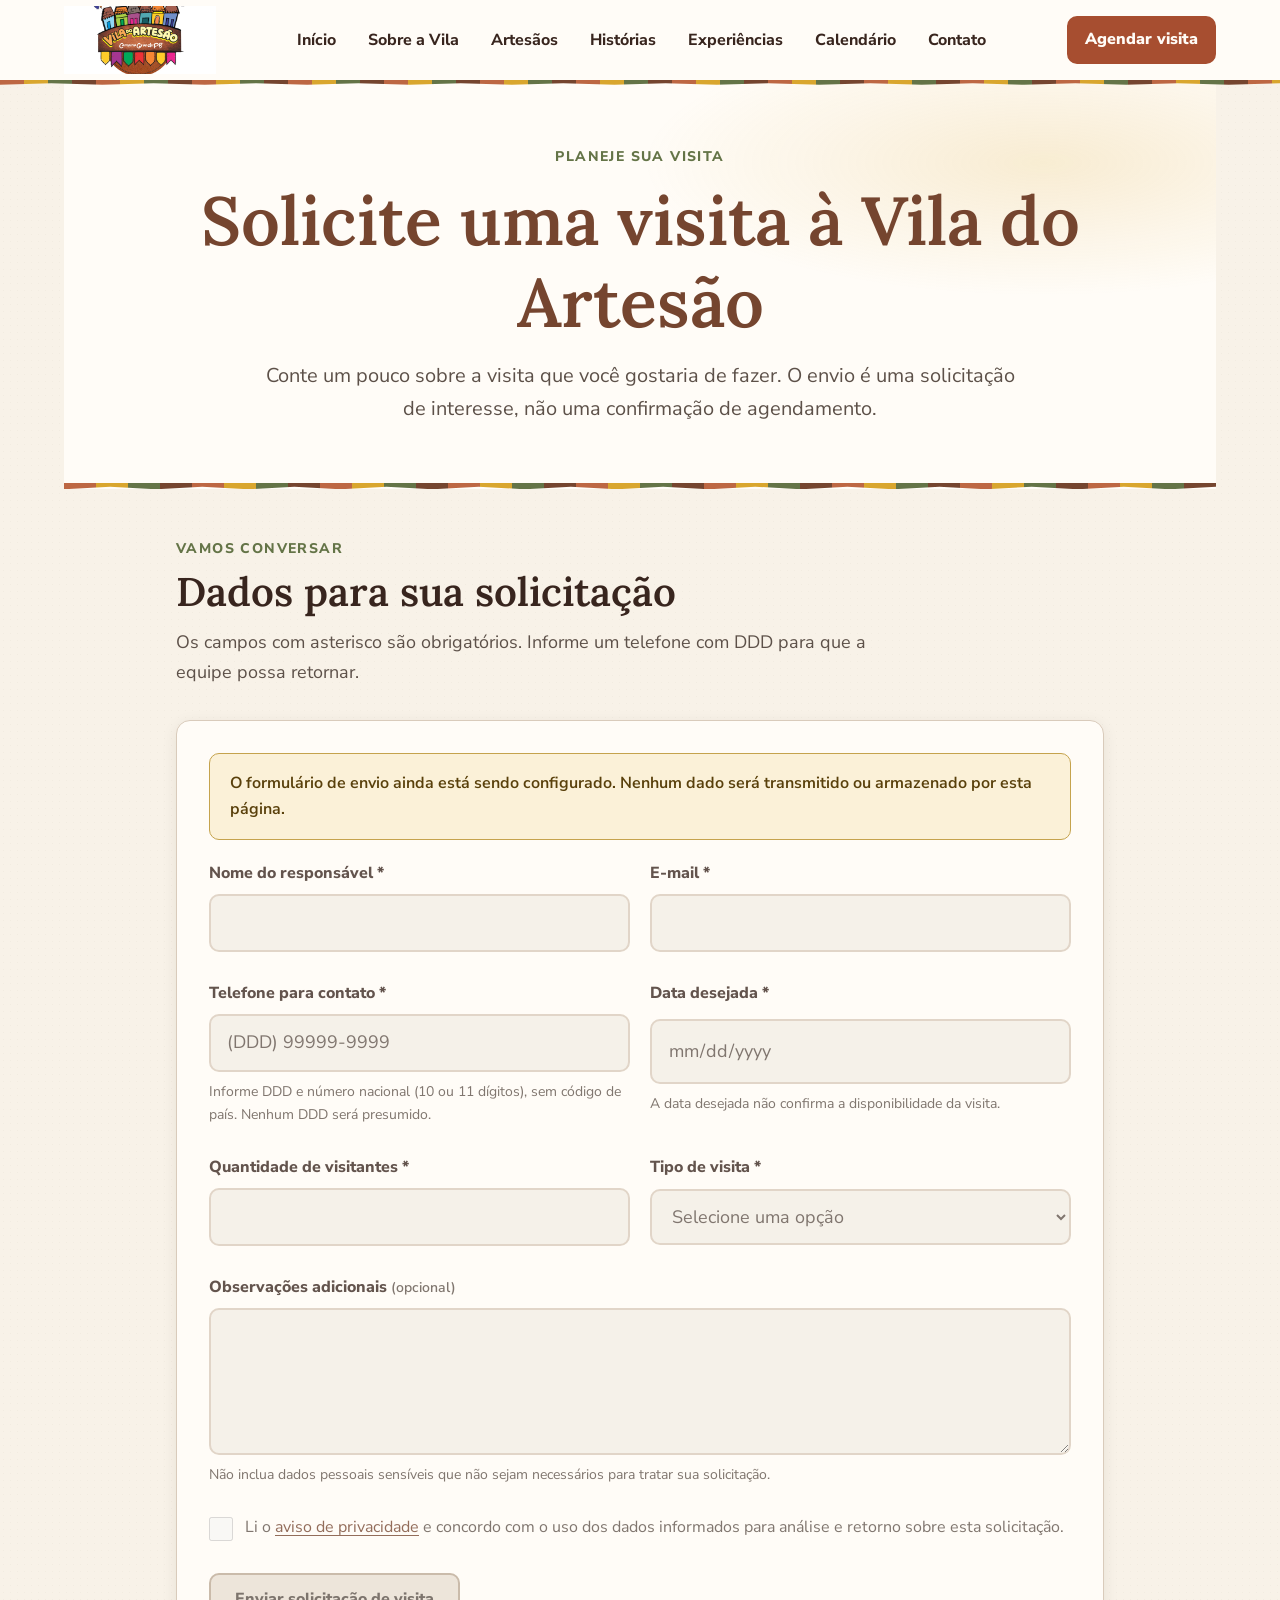
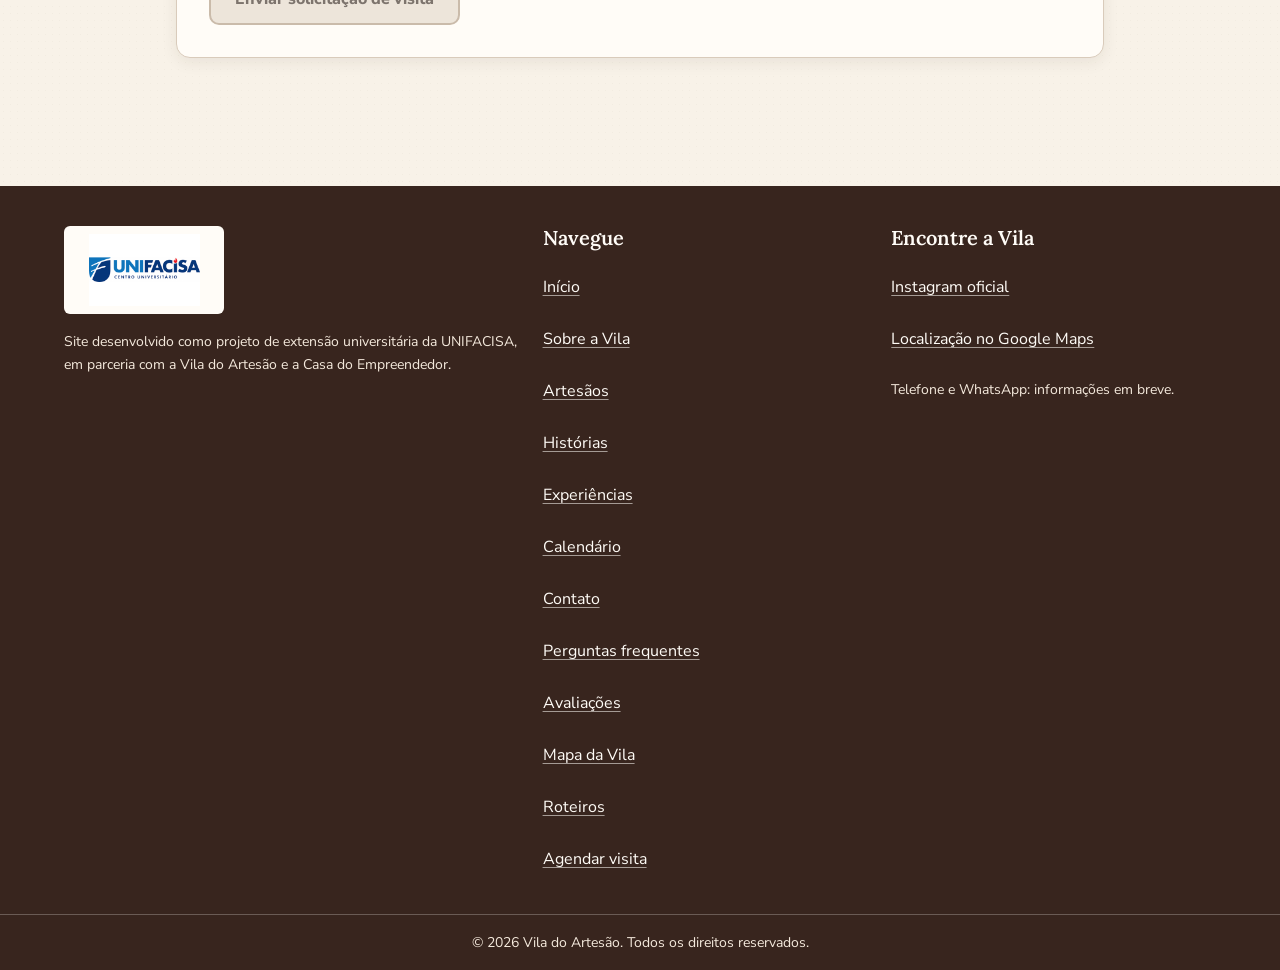
==== vila_site/pages/agendamento.html @ 405b7b13 "Versão 01 do site" ====
<!doctype html>
<html lang="pt-BR">
  <head>
    <meta charset="utf-8">
    <meta name="viewport" content="width=device-width, initial-scale=1">
    <meta name="description" content="Envie uma solicitação de interesse para visitar a Vila do Artesão de Campina Grande.">
    <meta name="theme-color" content="#f8f2e8">
    <meta property="og:locale" content="pt_BR">
    <meta property="og:site_name" content="Vila do Artesão">
    <meta property="og:type" content="website">
    <meta property="og:title" content="Solicite uma visita | Vila do Artesão">
    <meta property="og:description" content="Envie uma solicitação de interesse para visitar a Vila do Artesão de Campina Grande.">
    <meta name="twitter:card" content="summary">
    <link rel="icon" type="image/svg+xml" href="../favicon.svg">
    <title>Solicite uma visita | Vila do Artesão</title>
    <link rel="preconnect" href="https://fonts.googleapis.com">
    <link rel="preconnect" href="https://fonts.gstatic.com" crossorigin>
    <link href="https://fonts.googleapis.com/css2?family=Lora:wght@500;600;700&family=Nunito+Sans:wght@400;600;700;800&display=swap" rel="stylesheet">
    <link rel="stylesheet" href="../css/reset.css">
    <link rel="stylesheet" href="../css/variables.css">
    <link rel="stylesheet" href="../css/global.css">
    <link rel="stylesheet" href="../css/components.css">
    <link rel="stylesheet" href="../css/responsive.css">
    <link rel="stylesheet" href="../css/pages/booking.css">
    <link rel="stylesheet" href="../css/accessibility.css">
    <script type="module" src="../js/main.js"></script>
  </head>
  <body>
    <a class="skip-link" href="#conteudo">Pular para o conteúdo</a>
    <div id="site-header"></div>
    <main id="conteudo" class="page-content booking-page">
      <header class="booking-hero">
        <p class="eyebrow">Planeje sua visita</p>
        <h1>Solicite uma visita à Vila do Artesão</h1>
        <p>Conte um pouco sobre a visita que você gostaria de fazer. O envio é uma solicitação de interesse, não uma confirmação de agendamento.</p>
      </header>

      <section class="booking-section" aria-labelledby="booking-form-title">
        <div class="section-heading">
          <p class="section-heading__eyebrow">Vamos conversar</p>
          <h2 class="section-heading__title" id="booking-form-title">Dados para sua solicitação</h2>
          <p class="section-heading__description">Os campos com asterisco são obrigatórios. Informe um telefone com DDD para que a equipe possa retornar.</p>
        </div>

        <div class="booking-form-card">
          <p class="booking-setup-notice alert alert--warning" id="booking-setup-notice" role="status" aria-live="polite">
            O formulário de envio ainda está sendo configurado. Nenhum dado será transmitido ou armazenado por esta página.
          </p>
          <p class="booking-status" id="booking-status" role="status" aria-live="polite"></p>
          <form id="booking-form" class="booking-form" novalidate>
            <fieldset id="booking-fields" class="booking-fields" disabled aria-describedby="booking-setup-notice">
              <div class="booking-form__grid">
                <div class="form-field">
                  <label class="form-field__label" for="booking-name">Nome do responsável <span aria-hidden="true">*</span></label>
                  <input class="form-field__control" id="booking-name" name="nome" type="text" autocomplete="name" maxlength="120" required aria-describedby="booking-name-error">
                  <span class="form-field__error" id="booking-name-error"></span>
                </div>

                <div class="form-field">
                  <label class="form-field__label" for="booking-email">E-mail <span aria-hidden="true">*</span></label>
                  <input class="form-field__control" id="booking-email" name="email" type="email" autocomplete="email" inputmode="email" maxlength="254" required aria-describedby="booking-email-error">
                  <span class="form-field__error" id="booking-email-error"></span>
                </div>

                <div class="form-field">
                  <label class="form-field__label" for="booking-phone">Telefone para contato <span aria-hidden="true">*</span></label>
                  <input class="form-field__control" id="booking-phone" name="telefone" type="tel" autocomplete="tel-national" inputmode="tel" placeholder="(DDD) 99999-9999" maxlength="20" required aria-describedby="booking-phone-hint booking-phone-error">
                  <span class="form-field__hint" id="booking-phone-hint">Informe DDD e número nacional (10 ou 11 dígitos), sem código de país. Nenhum DDD será presumido.</span>
                  <span class="form-field__error" id="booking-phone-error"></span>
                </div>

                <div class="form-field">
                  <label class="form-field__label" for="booking-date">Data desejada <span aria-hidden="true">*</span></label>
                  <input class="form-field__control" id="booking-date" name="data_desejada" type="date" required aria-describedby="booking-date-hint booking-date-error">
                  <span class="form-field__hint" id="booking-date-hint">A data desejada não confirma a disponibilidade da visita.</span>
                  <span class="form-field__error" id="booking-date-error"></span>
                </div>

                <div class="form-field">
                  <label class="form-field__label" for="booking-count">Quantidade de visitantes <span aria-hidden="true">*</span></label>
                  <input class="form-field__control" id="booking-count" name="quantidade_visitantes" type="number" min="1" step="1" inputmode="numeric" required aria-describedby="booking-count-error">
                  <span class="form-field__error" id="booking-count-error"></span>
                </div>

                <div class="form-field">
                  <label class="form-field__label" for="booking-type">Tipo de visita <span aria-hidden="true">*</span></label>
                  <select class="form-field__control" id="booking-type" name="tipo_visita" required aria-describedby="booking-type-error">
                    <option value="">Selecione uma opção</option>
                    <option value="individual">Visita individual</option>
                    <option value="familia">Visita em família</option>
                    <option value="grupo">Visita em grupo</option>
                    <option value="escolar">Visita escolar</option>
                    <option value="institucional">Visita institucional</option>
                  </select>
                  <span class="form-field__error" id="booking-type-error"></span>
                </div>

                <div class="form-field booking-form__observations">
                  <label class="form-field__label" for="booking-notes">Observações adicionais <span class="booking-form__optional">(opcional)</span></label>
                  <textarea class="form-field__control" id="booking-notes" name="observacoes" rows="4" maxlength="1000" aria-describedby="booking-notes-hint"></textarea>
                  <span class="form-field__hint" id="booking-notes-hint">Não inclua dados pessoais sensíveis que não sejam necessários para tratar sua solicitação.</span>
                </div>
              </div>

              <label class="booking-consent" for="booking-consent">
                <input id="booking-consent" name="consentimento_privacidade" type="checkbox" required aria-describedby="booking-consent-error">
                <span>Li o <a href="privacidade.html" target="_blank" rel="noopener noreferrer">aviso de privacidade</a> e concordo com o uso dos dados informados para análise e retorno sobre esta solicitação.</span>
              </label>
              <span class="form-field__error booking-consent__error" id="booking-consent-error"></span>

              <button class="button button--primary booking-submit" id="booking-submit" type="submit" disabled>Enviar solicitação de visita</button>
            </fieldset>
          </form>
        </div>
      </section>
    </main>
    <div id="site-footer"></div>
  </body>
</html>
---- vila_site/css/variables.css ----
:root {
  color-scheme: light;

  --color-cotton: #f8f2e8;
  --color-warm-white: #fffcf7;
  --color-leather: #75452f;
  --color-coffee: #38251e;
  --color-terracotta: #bd6743;
  --color-terracotta-action: #a74e30;
  --color-mustard: #d9a62e;
  --color-olive: #647447;
  --color-text: #30251f;
  --color-text-muted: #5d5149;
  --color-border: #d9cbbb;
  --color-border-strong: #bca995;
  --color-success-bg: #edf1e8;
  --color-success-text: #3f512d;
  --color-warning-bg: #fbf1d8;
  --color-warning-text: #59400b;
  --color-error-bg: #f8e9e3;
  --color-error-text: #762f1d;
  --color-info-bg: #f1e9df;
  --color-info-text: #513e32;

  --font-display: "Lora", Georgia, serif;
  --font-body: "Nunito Sans", "Segoe UI", sans-serif;

  --font-size-xs: 0.875rem;
  --font-size-sm: 1rem;
  --font-size-md: 1.125rem;
  --font-size-lg: 1.25rem;
  --font-size-xl: 1.5rem;
  --font-size-2xl: clamp(1.75rem, 4vw, 2.5rem);
  --font-size-3xl: clamp(2.25rem, 6vw, 3.75rem);
  --line-height-body: 1.65;
  --line-height-heading: 1.2;

  --space-1: 0.25rem;
  --space-2: 0.5rem;
  --space-3: 0.75rem;
  --space-4: 1rem;
  --space-5: 1.25rem;
  --space-6: 1.5rem;
  --space-8: 2rem;
  --space-10: 2.5rem;
  --space-12: 3rem;
  --space-16: 4rem;
  --space-page: var(--space-5);
  --content-width: 72rem;

  --radius-sm: 0.375rem;
  --radius-md: 0.625rem;
  --radius-lg: 0.875rem;
  --radius-pill: 999px;

  --border-width: 1px;
  --border-width-strong: 2px;
  --shadow-card: 0 0.25rem 1rem rgb(56 37 30 / 8%);
  --shadow-raised: 0 0.5rem 1.5rem rgb(56 37 30 / 12%);
  --shadow-focus: 0 0 0 4px rgb(217 166 46 / 35%);

  --transition-fast: 160ms ease;
  --transition-normal: 220ms ease;
}
---- vila_site/css/global.css ----
body {
  min-width: 18rem;
  background-color: var(--color-cotton);
  background-image: radial-gradient(rgb(117 69 47 / 4%) 0.6px, transparent 0.6px);
  background-size: 7px 7px;
  color: var(--color-text);
  font-family: var(--font-body);
  font-size: var(--font-size-md);
  font-weight: 400;
  line-height: var(--line-height-body);
  -webkit-font-smoothing: antialiased;
}

h1,
h2,
h3,
h4 {
  color: var(--color-coffee);
  font-family: var(--font-display);
  font-weight: 600;
  line-height: var(--line-height-heading);
}

h1 {
  font-size: var(--font-size-3xl);
}

h2 {
  font-size: var(--font-size-2xl);
}

h3 {
  font-size: var(--font-size-xl);
}

p + p {
  margin-top: var(--space-4);
}

a {
  color: var(--color-leather);
  text-decoration-thickness: 1px;
  text-underline-offset: 0.2em;
  transition: color var(--transition-fast);
}

a:hover {
  color: var(--color-coffee);
}

:focus-visible {
  outline: var(--border-width-strong) solid var(--color-coffee);
  outline-offset: 3px;
  box-shadow: var(--shadow-focus);
}

::selection {
  background: var(--color-mustard);
  color: var(--color-coffee);
}

.page-content {
  width: min(100% - 2 * var(--space-page), var(--content-width));
  min-height: 55vh;
  margin-inline: auto;
  padding-block: var(--space-12);
}

.intro {
  position: relative;
  max-width: 48rem;
  margin: var(--space-12) auto;
  padding: clamp(var(--space-6), 6vw, var(--space-12));
  border: var(--border-width) solid var(--color-border);
  border-radius: var(--radius-lg);
  background: var(--color-warm-white);
  box-shadow: var(--shadow-card);
  text-align: center;
}

.intro::before {
  position: absolute;
  inset: 0.55rem;
  border: 1px dashed rgb(117 69 47 / 22%);
  border-radius: calc(var(--radius-lg) - 0.25rem);
  content: "";
  pointer-events: none;
}

.intro > * {
  position: relative;
}

.intro h1 {
  margin-block: var(--space-2) var(--space-4);
  color: var(--color-leather);
  font-size: var(--font-size-3xl);
}

.intro > p:not(.eyebrow) {
  max-width: 38rem;
  margin-inline: auto;
  color: var(--color-text-muted);
  font-size: clamp(var(--font-size-md), 2vw, var(--font-size-lg));
}

.eyebrow {
  color: var(--color-olive);
  font-size: var(--font-size-xs);
  font-weight: 800;
  letter-spacing: 0.1em;
  text-transform: uppercase;
}

.skip-link {
  position: absolute;
  z-index: 10;
  top: var(--space-2);
  left: var(--space-2);
  padding: var(--space-3) var(--space-4);
  transform: translateY(-150%);
  border-radius: var(--radius-sm);
  background: var(--color-warm-white);
  color: var(--color-coffee);
}

.skip-link:focus {
  transform: translateY(0);
}
---- vila_site/css/components.css ----
.site-header {
  position: relative;
  border-bottom: var(--border-width) solid var(--color-border);
  background: var(--color-warm-white);
}

#site-header {
  position: sticky;
  z-index: 20;
  top: 0;
}

.site-header::after {
  position: absolute;
  right: 0;
  bottom: -0.3rem;
  left: 0;
  height: 0.3rem;
  background: repeating-linear-gradient(
    90deg,
    var(--color-terracotta) 0 1.5rem,
    var(--color-mustard) 1.5rem 3rem,
    var(--color-olive) 3rem 4.5rem,
    var(--color-leather) 4.5rem 6rem
  );
  clip-path: polygon(0 0, 100% 0, 100% 68%, 96% 100%, 92% 68%, 88% 100%, 84% 68%, 80% 100%, 76% 68%, 72% 100%, 68% 68%, 64% 100%, 60% 68%, 56% 100%, 52% 68%, 48% 100%, 44% 68%, 40% 100%, 36% 68%, 32% 100%, 28% 68%, 24% 100%, 20% 68%, 16% 100%, 12% 68%, 8% 100%, 4% 68%, 0 100%);
  content: "";
}

.header-inner,
.footer-inner {
  width: min(100% - 2 * var(--space-page), var(--content-width));
  margin-inline: auto;
}

.header-inner {
  display: flex;
  min-height: 5rem;
  align-items: center;
  justify-content: space-between;
  gap: var(--space-4);
}

.brand {
  display: inline-flex;
  flex: 0 0 auto;
  align-items: center;
  min-width: 0;
  text-decoration: none;
}

.brand-logo-frame {
  position: relative;
  display: block;
  width: 9.5rem;
  height: 4.25rem;
  overflow: hidden;
}

.brand-logo {
  position: absolute;
  top: 50%;
  left: 50%;
  width: 11.875rem;
  height: auto;
  max-width: none;
  transform: translate(-50%, -50%);
}

.primary-nav {
  display: flex;
  flex-wrap: wrap;
  align-items: center;
  gap: var(--space-2) var(--space-4);
}

.primary-nav a {
  display: inline-flex;
  min-width: 2.75rem;
  min-height: 2.75rem;
  align-items: center;
  padding-inline: var(--space-2);
  border-radius: var(--radius-sm);
  color: var(--color-coffee);
  font-size: var(--font-size-sm);
  font-weight: 750;
  text-decoration: none;
  transition: background-color var(--transition-fast), color var(--transition-fast);
}

.primary-nav a:hover,
.primary-nav a[aria-current="page"] {
  background: var(--color-cotton);
  color: var(--color-leather);
}

.menu-toggle {
  display: none;
  min-width: 2.75rem;
  min-height: 2.75rem;
  padding: var(--space-2) var(--space-3);
  border: var(--border-width) solid var(--color-leather);
  border-radius: var(--radius-sm);
  background: var(--color-warm-white);
  color: var(--color-coffee);
  font-size: var(--font-size-sm);
  font-weight: 800;
  cursor: pointer;
  transition: background-color var(--transition-fast);
}

.menu-toggle__icon {
  width: 1.35rem;
  height: 1.35rem;
  fill: none;
  stroke: currentColor;
  stroke-linecap: round;
  stroke-width: 2;
}

.menu-toggle__label {
  position: absolute;
  width: 1px;
  height: 1px;
  overflow: hidden;
  clip: rect(0, 0, 0, 0);
  white-space: nowrap;
  clip-path: inset(50%);
}

.menu-toggle:hover {
  background: var(--color-cotton);
}

.header-cta {
  display: inline-flex;
  min-height: 3rem;
  flex: 0 0 auto;
  align-items: center;
  justify-content: center;
  padding: var(--space-3) var(--space-4);
  border: var(--border-width-strong) solid var(--color-terracotta-action);
  border-radius: var(--radius-md);
  background: var(--color-terracotta-action);
  color: var(--color-warm-white);
  font-size: var(--font-size-sm);
  font-weight: 850;
  line-height: 1.2;
  text-align: center;
  text-decoration: none;
  white-space: nowrap;
  transition: background-color var(--transition-fast), border-color var(--transition-fast), transform var(--transition-fast);
}

.header-cta:hover {
  transform: translateY(-1px);
  border-color: var(--color-coffee);
  background: var(--color-coffee);
  color: var(--color-warm-white);
}

.button {
  display: inline-flex;
  min-width: 7.5rem;
  min-height: 3rem;
  align-items: center;
  justify-content: center;
  gap: var(--space-2);
  margin-top: var(--space-6);
  padding: var(--space-3) var(--space-6);
  border: var(--border-width-strong) solid transparent;
  border-radius: var(--radius-md);
  font-family: var(--font-body);
  font-size: var(--font-size-sm);
  font-weight: 800;
  line-height: 1.25;
  text-align: center;
  text-decoration: none;
  cursor: pointer;
  transition: background-color var(--transition-fast), border-color var(--transition-fast), color var(--transition-fast), transform var(--transition-fast), box-shadow var(--transition-fast);
}

.button:hover {
  transform: translateY(-1px);
}

.button:active {
  transform: translateY(0);
}

.button--primary,
.button:not([class*="button--"]) {
  background: var(--color-leather);
  color: var(--color-warm-white);
}

.button--primary:hover,
.button:not([class*="button--"]):hover {
  background: var(--color-coffee);
  color: var(--color-warm-white);
  box-shadow: var(--shadow-card);
}

.button--secondary {
  border-color: var(--color-leather);
  background: var(--color-warm-white);
  color: var(--color-leather);
}

.button--secondary:hover {
  background: var(--color-cotton);
  color: var(--color-coffee);
}

.button--accent {
  background: var(--color-mustard);
  color: var(--color-coffee);
}

.button--accent:hover {
  background: #c99420;
  color: var(--color-coffee);
}

.button:disabled,
.button[aria-disabled="true"] {
  transform: none;
  background: #e8dfd3;
  color: #675c53;
  box-shadow: none;
  cursor: not-allowed;
}

.section-heading {
  max-width: 46rem;
  margin-block-end: var(--space-8);
}

.section-heading__eyebrow {
  margin-block-end: var(--space-2);
  color: var(--color-olive);
  font-size: var(--font-size-xs);
  font-weight: 800;
  letter-spacing: 0.1em;
  text-transform: uppercase;
}

.section-heading__title {
  margin: 0;
  color: var(--color-coffee);
  font-family: var(--font-display);
  font-size: var(--font-size-2xl);
}

.section-heading__description {
  margin-block-start: var(--space-3);
  color: var(--color-text-muted);
}

.card,
.artisan-card,
.event-card,
.story-card {
  overflow: hidden;
  border: var(--border-width) solid var(--color-border);
  border-radius: var(--radius-lg);
  background: var(--color-warm-white);
  box-shadow: var(--shadow-card);
}

.card__media,
.artisan-card__media,
.event-card__media,
.story-card__media {
  display: grid;
  min-height: 10rem;
  place-items: center;
  overflow: hidden;
  background:
    linear-gradient(135deg, rgb(117 69 47 / 5%) 25%, transparent 25%) 0 0 / 1rem 1rem,
    var(--color-cotton);
  color: var(--color-leather);
}

.card__media img,
.artisan-card__media img,
.event-card__media img,
.story-card__media img {
  width: 100%;
  height: 100%;
  object-fit: cover;
}

.card__body,
.artisan-card__body,
.event-card__body,
.story-card__body {
  padding: var(--space-5);
}

.card__title,
.artisan-card__name,
.event-card__title,
.story-card__title {
  margin: 0;
  color: var(--color-coffee);
  font-family: var(--font-display);
  font-size: var(--font-size-lg);
  line-height: var(--line-height-heading);
}

.card__text,
.artisan-card__description,
.event-card__description,
.story-card__excerpt {
  margin-block-start: var(--space-3);
  color: var(--color-text-muted);
}

.artisan-card {
  border-top: 0.3rem solid var(--color-terracotta);
}

.artisan-card__craft,
.event-card__date,
.story-card__byline {
  display: inline-flex;
  margin-block-end: var(--space-3);
  color: var(--color-olive);
  font-size: var(--font-size-xs);
  font-weight: 800;
}

.event-card {
  border-top: 0.3rem solid var(--color-mustard);
}

.event-card__date {
  color: var(--color-coffee);
}

.story-card {
  border-top: 0.3rem solid var(--color-olive);
}

.story-card__byline {
  margin-block: var(--space-3) 0;
  color: var(--color-text-muted);
}

.form-field {
  display: grid;
  gap: var(--space-2);
  margin-block-end: var(--space-5);
}

.form-field__label {
  color: var(--color-coffee);
  font-size: var(--font-size-sm);
  font-weight: 800;
}

.form-field__hint {
  color: var(--color-text-muted);
  font-size: var(--font-size-xs);
}

.form-field__control {
  width: 100%;
  min-height: 3rem;
  padding: var(--space-3) var(--space-4);
  border: var(--border-width-strong) solid var(--color-border-strong);
  border-radius: var(--radius-md);
  background: var(--color-warm-white);
  color: var(--color-text);
  font: inherit;
}

.booking-consent input {
  min-width: 1.5rem;
  min-height: 1.5rem;
}

textarea.form-field__control {
  min-height: 8rem;
  resize: vertical;
}

.form-field__control::placeholder {
  color: var(--color-text-muted);
  opacity: 1;
}

.form-field__control:focus-visible {
  border-color: var(--color-leather);
  outline: none;
  box-shadow: var(--shadow-focus);
}

.form-field__control[aria-invalid="true"] {
  border-color: var(--color-error-text);
}

.form-field__error {
  color: var(--color-error-text);
  font-size: var(--font-size-xs);
  font-weight: 750;
}

.alert {
  display: flex;
  align-items: flex-start;
  gap: var(--space-3);
  padding: var(--space-4) var(--space-5);
  border: var(--border-width) solid currentColor;
  border-radius: var(--radius-md);
  font-size: var(--font-size-sm);
  font-weight: 650;
}

.alert--success {
  border-color: #9eaa8b;
  background: var(--color-success-bg);
  color: var(--color-success-text);
}

.alert--warning {
  border-color: #c5a34d;
  background: var(--color-warning-bg);
  color: var(--color-warning-text);
}

.alert--error {
  border-color: #c38b78;
  background: var(--color-error-bg);
  color: var(--color-error-text);
}

.alert--info {
  border-color: var(--color-border-strong);
  background: var(--color-info-bg);
  color: var(--color-info-text);
}

.icon {
  display: inline-grid;
  width: 1.5rem;
  height: 1.5rem;
  flex: 0 0 auto;
  place-items: center;
  color: currentColor;
}

.icon svg {
  width: 100%;
  height: 100%;
  fill: none;
  stroke: currentColor;
  stroke-linecap: round;
  stroke-linejoin: round;
  stroke-width: 1.8;
}

.site-footer {
  margin-top: var(--space-8);
  padding-top: var(--space-10);
  background: var(--color-coffee);
  color: var(--color-warm-white);
}

.footer-inner {
  display: grid;
  grid-template-columns: minmax(15rem, 1.4fr) repeat(2, minmax(12rem, 1fr));
  gap: var(--space-6);
  padding-bottom: var(--space-8);
}

.footer-brand {
  display: flex;
  flex-direction: column;
  align-items: flex-start;
  gap: var(--space-4);
}

.footer-unifacisa-logo {
  display: block;
  width: 10rem;
  height: 5.5rem;
  padding: var(--space-2);
  border-radius: var(--radius-sm);
  background: var(--color-warm-white);
  object-fit: contain;
}

.footer-credit,
.footer-contact p {
  max-width: 34rem;
  color: #f4e9dc;
  font-size: var(--font-size-xs);
}

.footer-nav,
.footer-contact {
  display: flex;
  flex-direction: column;
  align-items: flex-start;
  gap: var(--space-2);
}

.footer-heading {
  margin: 0 0 var(--space-2);
  color: var(--color-warm-white);
  font-family: var(--font-display);
  font-size: var(--font-size-lg);
}

.footer-nav a,
.footer-contact a {
  display: inline-flex;
  min-height: 2.75rem;
  align-items: center;
  color: var(--color-warm-white);
  font-size: var(--font-size-sm);
  text-decoration-color: rgb(255 252 247 / 55%);
  text-underline-offset: 0.2em;
}

.footer-nav a:hover,
.footer-contact a:hover {
  color: #f2d284;
}

.footer-contact p {
  margin-top: var(--space-2);
}

.footer-bottom {
  border-top: 1px solid rgb(255 252 247 / 25%);
  padding: var(--space-4) var(--space-page);
  color: #f4e9dc;
  font-size: var(--font-size-xs);
  text-align: center;
}
---- vila_site/css/responsive.css ----
@media (max-width: 60rem) {
  .header-inner {
    flex-wrap: wrap;
    gap: var(--space-2);
    padding-block: var(--space-3);
  }

  .menu-toggle {
    display: inline-flex;
    width: 3rem;
    min-width: 3rem;
    min-height: 3rem;
    align-items: center;
    justify-content: center;
  }

  .primary-nav {
    display: none;
    order: 4;
    width: calc(100% + 2 * var(--space-page));
    margin-inline: calc(-1 * var(--space-page));
    flex-direction: column;
    align-items: stretch;
    gap: var(--space-1);
    padding: var(--space-2) var(--space-page) var(--space-3);
    border-top: 1px solid var(--color-border);
    background: var(--color-warm-white);
  }

  .primary-nav.is-open {
    display: flex;
  }

  .primary-nav a {
    min-height: 3.25rem;
    padding-inline: var(--space-3);
  }

  .brand-logo-frame {
    width: 5.25rem;
    height: 3.25rem;
  }

  .brand-logo {
    width: 7.625rem;
  }

  .header-cta {
    min-height: 3rem;
    margin-left: auto;
    padding-inline: var(--space-2);
    font-size: var(--font-size-xs);
  }

  .page-content {
    padding-block: var(--space-8);
  }

  .intro {
    margin-block: var(--space-6);
  }

  .footer-inner {
    grid-template-columns: repeat(2, minmax(0, 1fr));
  }

  .footer-brand {
    grid-column: 1 / -1;
  }
}

@media (min-width: 40rem) {
  .card-grid,
  .artisan-grid,
  .event-grid,
  .story-grid {
    display: grid;
    grid-template-columns: repeat(2, minmax(0, 1fr));
    gap: var(--space-6);
  }
}

@media (max-width: 38rem) {
  .footer-inner {
    grid-template-columns: 1fr;
  }

  .footer-brand {
    grid-column: auto;
  }
}

@media (min-width: 64rem) {
  .card-grid,
  .artisan-grid,
  .event-grid,
  .story-grid {
    grid-template-columns: repeat(3, minmax(0, 1fr));
  }
}

@media (prefers-reduced-motion: reduce) {
  *,
  *::before,
  *::after {
    scroll-behavior: auto !important;
    animation-duration: 0.01ms !important;
    animation-iteration-count: 1 !important;
    transition-duration: 0.01ms !important;
  }
}
---- vila_site/css/pages/booking.css ----
.booking-page {
  max-width: none;
  padding: 0 0 var(--space-12);
}

.booking-hero {
  position: relative;
  overflow: hidden;
  padding: clamp(var(--space-10), 9vw, var(--space-16)) var(--space-page);
  background:
    radial-gradient(ellipse at 85% 20%, rgb(217 166 46 / 18%), transparent 25rem),
    var(--color-warm-white);
  text-align: center;
}

.booking-hero::after {
  position: absolute;
  right: 0;
  bottom: 0;
  left: 0;
  height: 0.4rem;
  background: repeating-linear-gradient(
    90deg,
    var(--color-terracotta) 0 2rem,
    var(--color-mustard) 2rem 4rem,
    var(--color-olive) 4rem 6rem,
    var(--color-leather) 6rem 8rem
  );
  clip-path: polygon(0 0, 100% 0, 100% 60%, 96% 100%, 92% 60%, 88% 100%, 84% 60%, 80% 100%, 76% 60%, 72% 100%, 68% 60%, 64% 100%, 60% 60%, 56% 100%, 52% 60%, 48% 100%, 44% 60%, 40% 100%, 36% 60%, 32% 100%, 28% 60%, 24% 100%, 20% 60%, 16% 100%, 12% 60%, 8% 100%, 4% 60%, 0 100%);
  content: "";
}

.booking-hero h1 {
  max-width: 58rem;
  margin: var(--space-3) auto var(--space-4);
  color: var(--color-leather);
  font-size: clamp(2.35rem, 6vw, 4.25rem);
}

.booking-hero > p:not(.eyebrow) {
  max-width: 48rem;
  margin-inline: auto;
  color: var(--color-text-muted);
  font-size: clamp(var(--font-size-md), 2vw, var(--font-size-lg));
}

.booking-section {
  width: min(100% - 2 * var(--space-page), 58rem);
  margin-inline: auto;
  padding-block: clamp(var(--space-8), 6vw, var(--space-12));
}

.booking-form-card {
  padding: clamp(var(--space-5), 5vw, var(--space-8));
  border: 1px solid var(--color-border);
  border-radius: var(--radius-lg);
  background: var(--color-warm-white);
  box-shadow: var(--shadow-card);
}

.booking-setup-notice:empty,
.booking-status:empty {
  display: none;
}

.booking-setup-notice,
.booking-status {
  margin-bottom: var(--space-5);
}

.booking-fields {
  min-width: 0;
  margin: 0;
  padding: 0;
  border: 0;
}

.booking-fields:disabled {
  opacity: 0.78;
}

.booking-form__grid {
  display: grid;
  grid-template-columns: repeat(2, minmax(0, 1fr));
  gap: 0 var(--space-5);
}

.booking-form__grid .form-field {
  min-width: 0;
}

.booking-form__observations {
  grid-column: 1 / -1;
}

.booking-form__optional {
  color: var(--color-text-muted);
  font-size: var(--font-size-xs);
  font-weight: 600;
}

.booking-fields:disabled .form-field__control {
  border-color: var(--color-border);
  background: #f3eee6;
  color: var(--color-text-muted);
  opacity: 1;
  cursor: not-allowed;
}

.booking-consent {
  display: grid;
  grid-template-columns: auto minmax(0, 1fr);
  align-items: start;
  gap: var(--space-3);
  margin-top: var(--space-2);
  color: var(--color-text-muted);
  font-size: var(--font-size-sm);
}

.booking-consent input {
  width: 1.25rem;
  height: 1.25rem;
  margin: 0.15rem 0 0;
  accent-color: var(--color-leather);
}

.booking-consent__error {
  display: block;
  margin: var(--space-2) 0 0 2rem;
}

.booking-submit {
  min-height: 3.25rem;
  margin-top: var(--space-6);
}

.booking-submit:disabled {
  border-color: #bca995;
  background: #e8dfd3;
  color: #594f47;
  opacity: 1;
  cursor: not-allowed;
}

.privacy-page {
  max-width: none;
  padding: 0 0 var(--space-12);
}

.privacy-content {
  width: min(100% - 2 * var(--space-page), 54rem);
  margin: 0 auto;
  padding-block: clamp(var(--space-8), 6vw, var(--space-12));
}

.privacy-content h2 {
  margin-top: var(--space-6);
  color: var(--color-leather);
  font-size: var(--font-size-xl);
}

.privacy-content h2 + p {
  margin-top: var(--space-2);
  color: var(--color-text-muted);
}

.privacy-content .button {
  margin-top: var(--space-5);
}

@media (max-width: 48rem) {
  .booking-form__grid {
    grid-template-columns: 1fr;
  }

  .booking-form__observations {
    grid-column: auto;
  }
}

@media (max-width: 36rem) {
  .booking-hero {
    padding-block: var(--space-8);
  }

  .booking-submit {
    width: 100%;
  }
}
---- vila_site/css/accessibility.css ----
@media (prefers-reduced-motion: reduce) {
  *,
  *::before,
  *::after {
    scroll-behavior: auto !important;
    animation-duration: 0.01ms !important;
    animation-iteration-count: 1 !important;
    transition-duration: 0.01ms !important;
  }
}
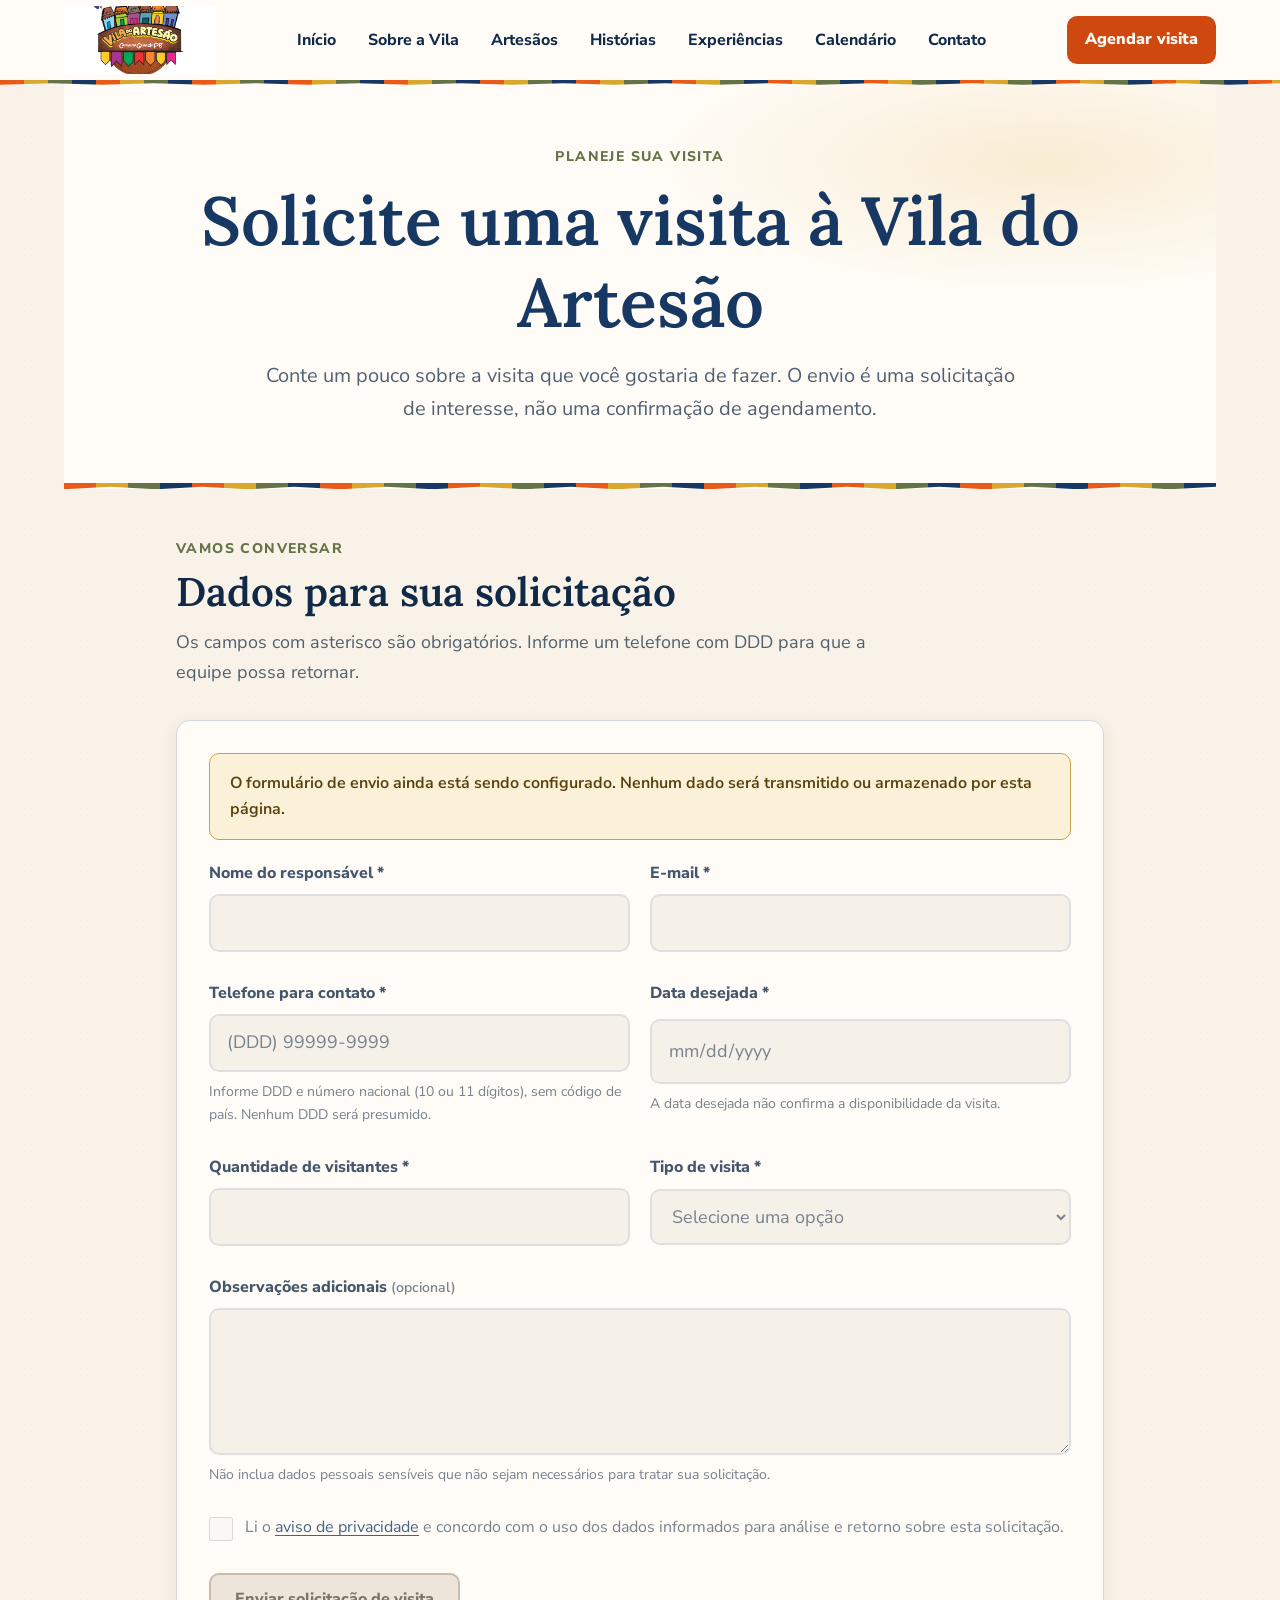
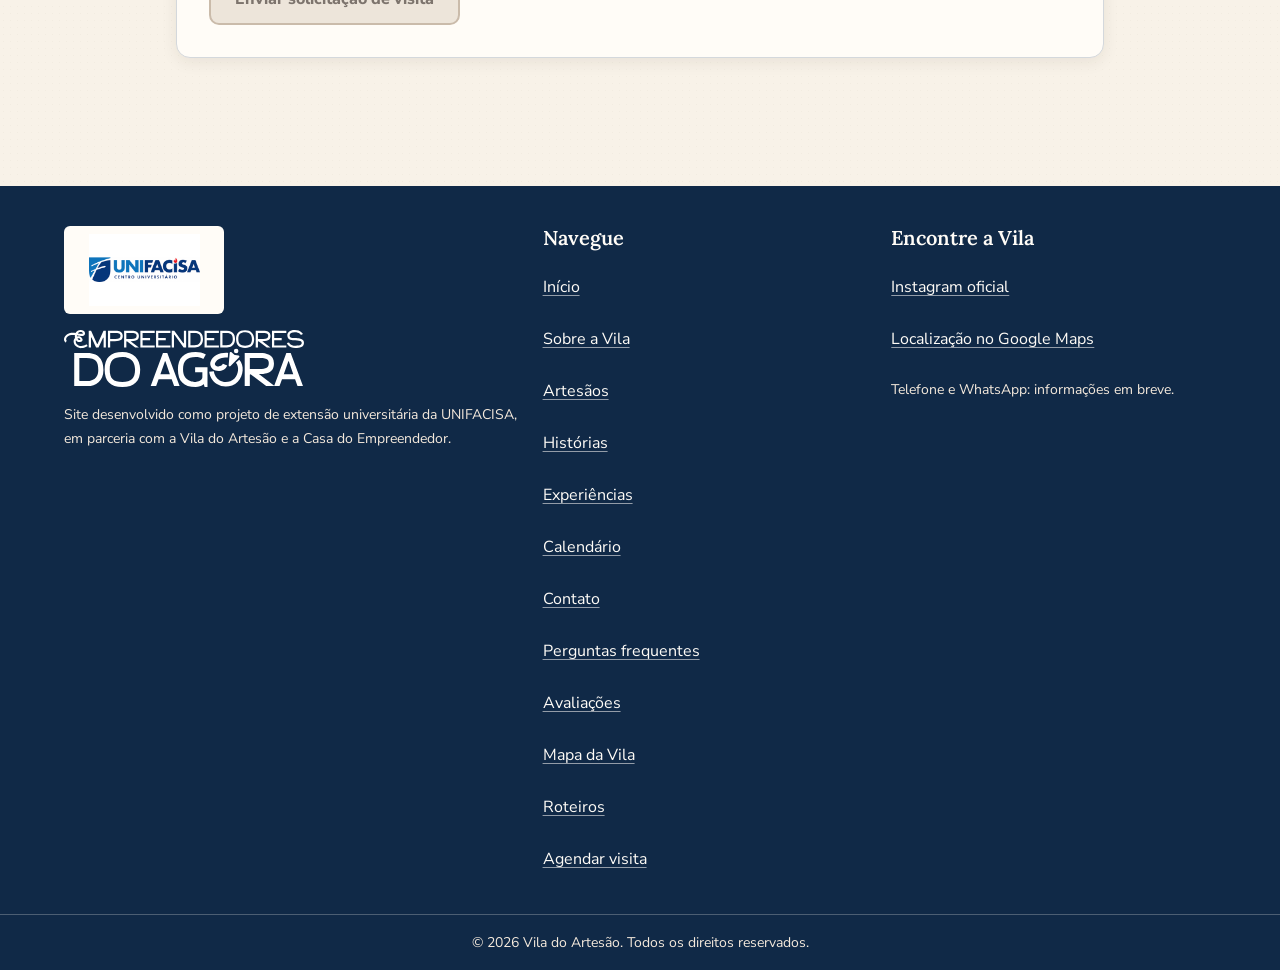
==== commit c3d293c2: "Animações de entrada, hover e transição entre páginas Co-Authored-By: Claude Sonnet 5.5 <noreply@ant" ====
--- a/vila_site/pages/agendamento.html
+++ b/vila_site/pages/agendamento.html
@@ -22,6 +22,7 @@
     <link rel="stylesheet" href="../css/components.css">
     <link rel="stylesheet" href="../css/responsive.css">
     <link rel="stylesheet" href="../css/pages/booking.css">
+    <link rel="stylesheet" href="../css/animations.css">
     <link rel="stylesheet" href="../css/accessibility.css">
     <script type="module" src="../js/main.js"></script>
   </head>
--- a/vila_site/css/variables.css
+++ b/vila_site/css/variables.css
@@ -3,24 +3,24 @@
 
   --color-cotton: #f8f2e8;
   --color-warm-white: #fffcf7;
-  --color-leather: #75452f;
-  --color-coffee: #38251e;
-  --color-terracotta: #bd6743;
-  --color-terracotta-action: #a74e30;
+  --color-leather: #173863;
+  --color-coffee: #102947;
+  --color-terracotta: #e85a1a;
+  --color-terracotta-action: #cf4810;
   --color-mustard: #d9a62e;
   --color-olive: #647447;
-  --color-text: #30251f;
-  --color-text-muted: #5d5149;
-  --color-border: #d9cbbb;
-  --color-border-strong: #bca995;
+  --color-text: #1d2b3d;
+  --color-text-muted: #526170;
+  --color-border: #d4d8dc;
+  --color-border-strong: #aeb8c2;
   --color-success-bg: #edf1e8;
   --color-success-text: #3f512d;
   --color-warning-bg: #fbf1d8;
   --color-warning-text: #59400b;
   --color-error-bg: #f8e9e3;
   --color-error-text: #762f1d;
-  --color-info-bg: #f1e9df;
-  --color-info-text: #513e32;
+  --color-info-bg: #eaf0f7;
+  --color-info-text: #173863;
 
   --font-display: "Lora", Georgia, serif;
   --font-body: "Nunito Sans", "Segoe UI", sans-serif;
--- a/vila_site/css/global.css
+++ b/vila_site/css/global.css
@@ -127,3 +127,37 @@
 .skip-link:focus {
   transform: translateY(0);
 }
+
+.about-page > section + section {
+  margin-top: var(--space-10);
+}
+
+.about-page > section h2 {
+  margin-bottom: var(--space-3);
+}
+
+.about-page > section p + p {
+  margin-top: var(--space-3);
+}
+
+.about-page__actions {
+  display: flex;
+  flex-wrap: wrap;
+  gap: var(--space-3);
+  margin-top: var(--space-5);
+}
+
+.about-page__actions .button {
+  margin-top: 0;
+}
+
+.about-page > .alert {
+  margin-top: var(--space-10);
+}
+
+@media (max-width: 36rem) {
+  .about-page__actions {
+    align-items: stretch;
+    flex-direction: column;
+  }
+}
--- a/vila_site/css/components.css
+++ b/vila_site/css/components.css
@@ -492,6 +492,12 @@
   object-fit: contain;
 }
 
+.footer-partner-logo {
+  display: block;
+  width: min(100%, 15rem);
+  height: auto;
+}
+
 .footer-credit,
 .footer-contact p {
   max-width: 34rem;
--- a/vila_site/css/animations.css
+++ b/vila_site/css/animations.css
@@ -0,0 +1,185 @@
+/* Animações e transições do site.
+   Regras: animar só transform/opacity e respeitar prefers-reduced-motion.
+   Entrada ao rolar: js/reveal.js adiciona .js-reveal no <html> e .is-visible nos itens. */
+
+/* ---------- Transição entre páginas (navegadores com View Transitions) ---------- */
+@view-transition {
+  navigation: auto;
+}
+
+#site-header {
+  view-transition-name: site-header;
+}
+
+::view-transition-old(root) {
+  animation: 160ms ease both vt-fade-out;
+}
+
+::view-transition-new(root) {
+  animation: 260ms ease both vt-fade-in;
+}
+
+@keyframes vt-fade-out {
+  to {
+    opacity: 0;
+  }
+}
+
+@keyframes vt-fade-in {
+  from {
+    opacity: 0;
+  }
+}
+
+/* ---------- Revelar ao rolar ---------- */
+.js-reveal [data-reveal] {
+  opacity: 0;
+  transform: translateY(1.5rem);
+  transition:
+    opacity 600ms cubic-bezier(0.22, 1, 0.36, 1),
+    transform 600ms cubic-bezier(0.22, 1, 0.36, 1);
+  transition-delay: var(--reveal-delay, 0ms);
+}
+
+.js-reveal [data-reveal="left"] {
+  transform: translateX(-1.5rem);
+}
+
+.js-reveal [data-reveal="right"] {
+  transform: translateX(1.5rem);
+}
+
+.js-reveal [data-reveal="zoom"] {
+  transform: scale(0.94);
+}
+
+.js-reveal [data-reveal].is-visible {
+  opacity: 1;
+  transform: none;
+}
+
+/* ---------- Hover dos cards ---------- */
+.segment-card,
+.artisan-catalog-card,
+.story-card,
+.event-calendar-card,
+.location-card,
+.instagram-card {
+  transition:
+    transform 260ms cubic-bezier(0.22, 1, 0.36, 1),
+    box-shadow 260ms ease,
+    border-color 260ms ease;
+}
+
+@media (hover: hover) {
+  .segment-card:hover,
+  .artisan-catalog-card:hover,
+  .story-card:hover,
+  .event-calendar-card:hover {
+    transform: translateY(-0.3rem);
+    box-shadow: 0 18px 36px rgb(58 42 31 / 14%);
+  }
+}
+
+/* Zoom suave nas imagens dos cards e da galeria */
+.gallery-slot__visual img,
+.story-card__media img,
+.event-calendar-card__media img {
+  transition: transform 500ms cubic-bezier(0.22, 1, 0.36, 1);
+}
+
+@media (hover: hover) {
+  .gallery-slot:hover .gallery-slot__visual img,
+  .gallery-slot:focus-visible .gallery-slot__visual img,
+  .story-card:hover .story-card__media img,
+  .event-calendar-card:hover .event-calendar-card__media img {
+    transform: scale(1.06);
+  }
+}
+
+/* ---------- Hero: bandeirinhas e mascote ---------- */
+.home-hero__pennants span {
+  animation: pennant-wave 3.2s ease-in-out infinite;
+}
+
+.home-hero__pennants span:nth-child(2n) {
+  animation-delay: -0.8s;
+}
+
+.home-hero__pennants span:nth-child(3n) {
+  animation-delay: -1.6s;
+}
+
+.home-hero__pennants span:nth-child(5n) {
+  animation-delay: -2.4s;
+}
+
+@keyframes pennant-wave {
+  0%,
+  100% {
+    transform: translateY(-0.15rem);
+  }
+
+  50% {
+    transform: translateY(0.2rem);
+  }
+}
+
+.hero-mascot img {
+  animation: mascot-float 5s ease-in-out infinite;
+}
+
+@keyframes mascot-float {
+  0%,
+  100% {
+    transform: translateY(0);
+  }
+
+  50% {
+    transform: translateY(-0.5rem);
+  }
+}
+
+/* ---------- Modal da galeria ---------- */
+.gallery-modal__dialog {
+  transform: translateY(1rem) scale(0.96);
+  transition: transform 320ms cubic-bezier(0.22, 1, 0.36, 1);
+}
+
+.gallery-modal.is-open .gallery-modal__dialog {
+  transform: none;
+}
+
+/* ---------- Movimento reduzido ---------- */
+@media (prefers-reduced-motion: reduce) {
+  .js-reveal [data-reveal] {
+    opacity: 1;
+    transform: none;
+    transition: none;
+  }
+
+  .home-hero__pennants span,
+  .hero-mascot img {
+    animation: none;
+  }
+
+  .gallery-modal__dialog {
+    transform: none;
+    transition: none;
+  }
+
+  .segment-card:hover,
+  .artisan-catalog-card:hover,
+  .story-card:hover,
+  .event-calendar-card:hover,
+  .gallery-slot:hover .gallery-slot__visual img,
+  .story-card:hover .story-card__media img,
+  .event-calendar-card:hover .event-calendar-card__media img {
+    transform: none;
+  }
+
+  ::view-transition-old(root),
+  ::view-transition-new(root) {
+    animation: none;
+  }
+}
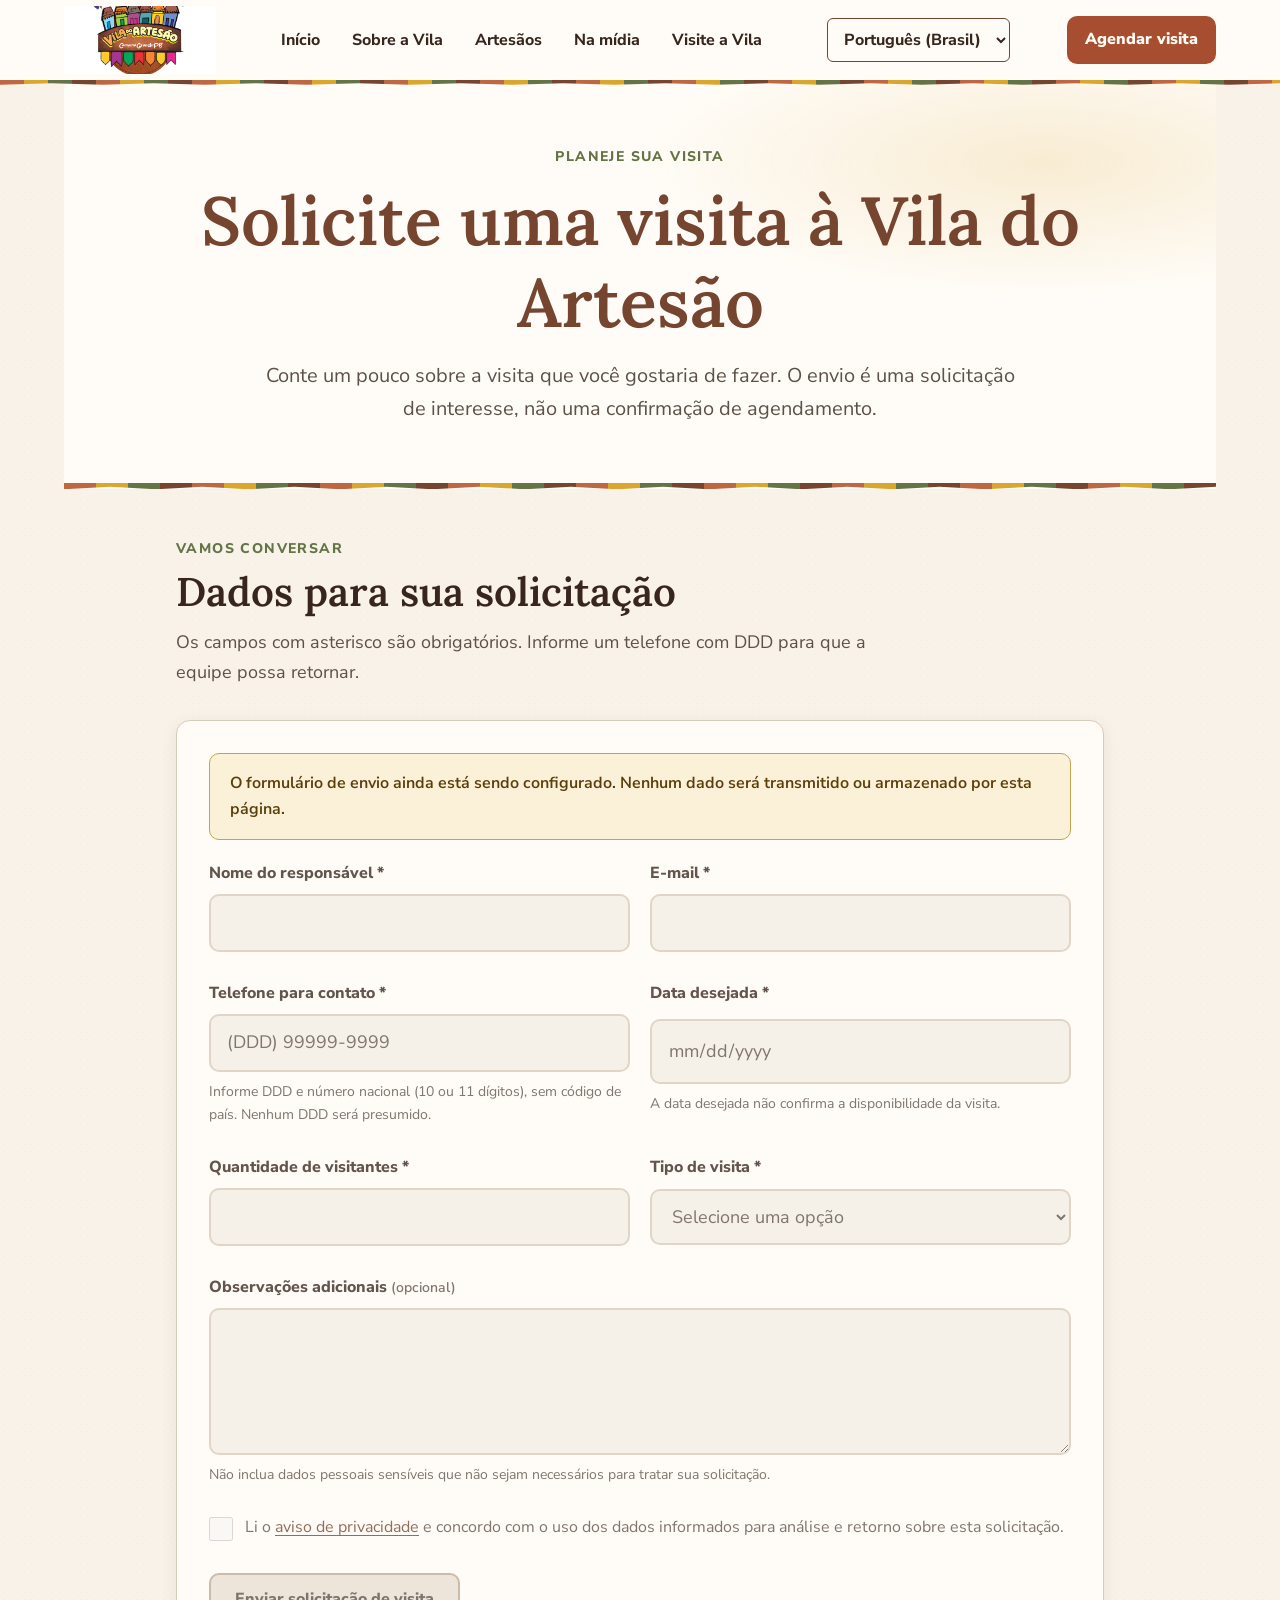
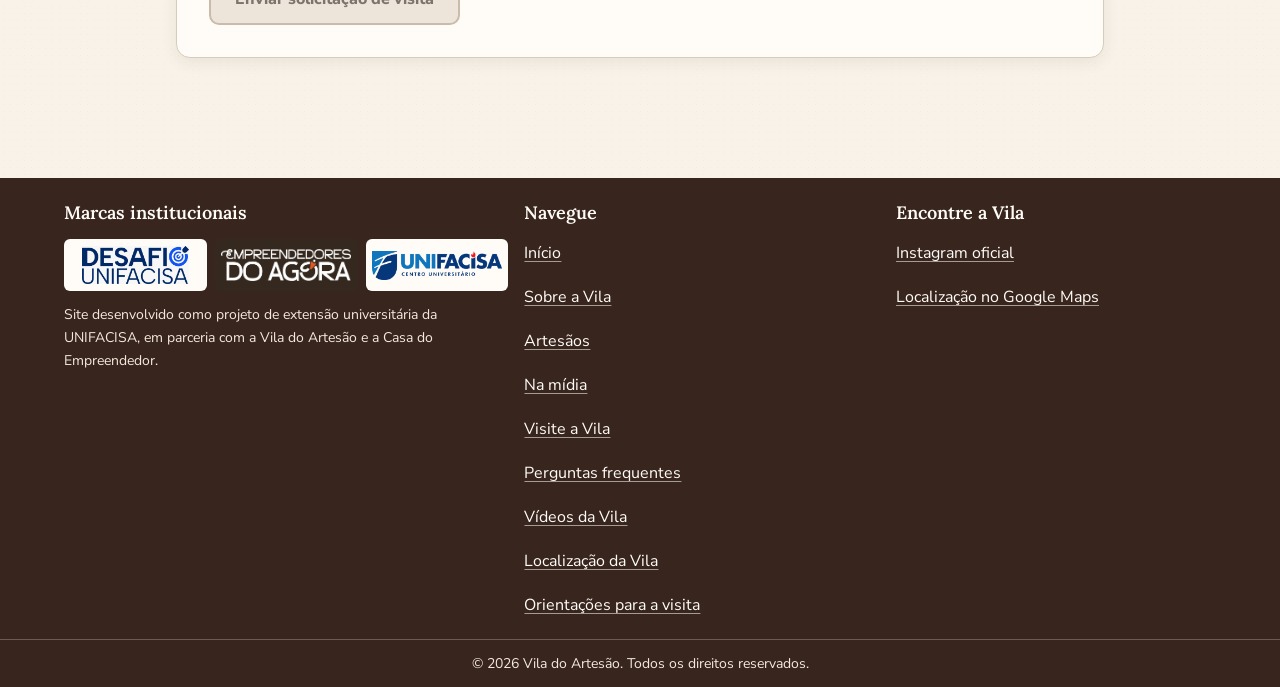
==== commit e66d2023: "Versão 2 do site com ajustes de interface - Menu hambúrguer à esquerda do logo no mobile - Reels da " ====
--- a/vila_site/pages/agendamento.html
+++ b/vila_site/pages/agendamento.html
@@ -22,7 +22,6 @@
     <link rel="stylesheet" href="../css/components.css">
     <link rel="stylesheet" href="../css/responsive.css">
     <link rel="stylesheet" href="../css/pages/booking.css">
-    <link rel="stylesheet" href="../css/animations.css">
     <link rel="stylesheet" href="../css/accessibility.css">
     <script type="module" src="../js/main.js"></script>
   </head>
--- a/vila_site/css/variables.css
+++ b/vila_site/css/variables.css
@@ -3,24 +3,24 @@
 
   --color-cotton: #f8f2e8;
   --color-warm-white: #fffcf7;
-  --color-leather: #173863;
-  --color-coffee: #102947;
-  --color-terracotta: #e85a1a;
-  --color-terracotta-action: #cf4810;
+  --color-leather: #75452f;
+  --color-coffee: #38251e;
+  --color-terracotta: #bd6743;
+  --color-terracotta-action: #a74e30;
   --color-mustard: #d9a62e;
   --color-olive: #647447;
-  --color-text: #1d2b3d;
-  --color-text-muted: #526170;
-  --color-border: #d4d8dc;
-  --color-border-strong: #aeb8c2;
+  --color-text: #30251f;
+  --color-text-muted: #5d5149;
+  --color-border: #d9cbbb;
+  --color-border-strong: #bca995;
   --color-success-bg: #edf1e8;
   --color-success-text: #3f512d;
   --color-warning-bg: #fbf1d8;
   --color-warning-text: #59400b;
   --color-error-bg: #f8e9e3;
   --color-error-text: #762f1d;
-  --color-info-bg: #eaf0f7;
-  --color-info-text: #173863;
+  --color-info-bg: #f1e9df;
+  --color-info-text: #513e32;
 
   --font-display: "Lora", Georgia, serif;
   --font-body: "Nunito Sans", "Segoe UI", sans-serif;
--- a/vila_site/css/components.css
+++ b/vila_site/css/components.css
@@ -94,6 +94,24 @@
   color: var(--color-leather);
 }
 
+.language-switcher select {
+  min-height: 2.75rem;
+  padding: var(--space-2) var(--space-3);
+  border: var(--border-width) solid var(--color-leather);
+  border-radius: var(--radius-sm);
+  background: var(--color-warm-white);
+  color: var(--color-coffee);
+  font: inherit;
+  font-size: var(--font-size-sm);
+  font-weight: 750;
+  cursor: pointer;
+}
+
+.language-switcher select:focus-visible {
+  outline: 3px solid var(--color-terracotta-action);
+  outline-offset: 2px;
+}
+
 .menu-toggle {
   display: none;
   min-width: 2.75rem;
@@ -462,45 +480,61 @@
 }
 
 .site-footer {
-  margin-top: var(--space-8);
-  padding-top: var(--space-10);
+  margin-top: var(--space-6);
+  padding-top: var(--space-6);
   background: var(--color-coffee);
   color: var(--color-warm-white);
 }
 
 .footer-inner {
   display: grid;
-  grid-template-columns: minmax(15rem, 1.4fr) repeat(2, minmax(12rem, 1fr));
-  gap: var(--space-6);
-  padding-bottom: var(--space-8);
+  grid-template-columns: minmax(0, 1.25fr) minmax(0, 1fr) minmax(0, 0.9fr);
+  gap: var(--space-4);
+  padding-bottom: var(--space-4);
 }
 
 .footer-brand {
   display: flex;
   flex-direction: column;
   align-items: flex-start;
-  gap: var(--space-4);
-}
-
-.footer-unifacisa-logo {
+  gap: var(--space-3);
+}
+
+.footer-logos {
+  display: grid;
+  width: 100%;
+  max-width: 32rem;
+  grid-template-columns: repeat(3, minmax(0, 1fr));
+  align-items: center;
+  gap: var(--space-2);
+}
+
+.footer-logo-frame {
+  display: grid;
+  min-width: 0;
+  height: 3.25rem;
+  place-items: center;
+  padding: 0.4rem;
+  border-radius: var(--radius-sm);
+  background: var(--color-warm-white);
+}
+
+.footer-logo-frame--dark {
+  background: #35291f;
+}
+
+.footer-logo {
   display: block;
-  width: 10rem;
-  height: 5.5rem;
-  padding: var(--space-2);
-  border-radius: var(--radius-sm);
-  background: var(--color-warm-white);
+  width: 100%;
+  max-width: 100%;
+  max-height: 2.35rem;
   object-fit: contain;
-}
-
-.footer-partner-logo {
-  display: block;
-  width: min(100%, 15rem);
-  height: auto;
 }
 
 .footer-credit,
 .footer-contact p {
   max-width: 34rem;
+  margin: 0;
   color: #f4e9dc;
   font-size: var(--font-size-xs);
 }
@@ -514,16 +548,16 @@
 }
 
 .footer-heading {
-  margin: 0 0 var(--space-2);
+  margin: 0 0 var(--space-1);
   color: var(--color-warm-white);
   font-family: var(--font-display);
-  font-size: var(--font-size-lg);
+  font-size: var(--font-size-md);
 }
 
 .footer-nav a,
 .footer-contact a {
   display: inline-flex;
-  min-height: 2.75rem;
+  min-height: 2.25rem;
   align-items: center;
   color: var(--color-warm-white);
   font-size: var(--font-size-sm);
@@ -537,12 +571,12 @@
 }
 
 .footer-contact p {
-  margin-top: var(--space-2);
+  margin-top: var(--space-1);
 }
 
 .footer-bottom {
   border-top: 1px solid rgb(255 252 247 / 25%);
-  padding: var(--space-4) var(--space-page);
+  padding: var(--space-3) var(--space-page);
   color: #f4e9dc;
   font-size: var(--font-size-xs);
   text-align: center;
--- a/vila_site/css/responsive.css
+++ b/vila_site/css/responsive.css
@@ -1,111 +1,146 @@
-@media (max-width: 60rem) {
-  .header-inner {
-    flex-wrap: wrap;
-    gap: var(--space-2);
-    padding-block: var(--space-3);
-  }
-
-  .menu-toggle {
-    display: inline-flex;
-    width: 3rem;
-    min-width: 3rem;
-    min-height: 3rem;
-    align-items: center;
-    justify-content: center;
-  }
-
-  .primary-nav {
-    display: none;
-    order: 4;
-    width: calc(100% + 2 * var(--space-page));
-    margin-inline: calc(-1 * var(--space-page));
-    flex-direction: column;
-    align-items: stretch;
-    gap: var(--space-1);
-    padding: var(--space-2) var(--space-page) var(--space-3);
-    border-top: 1px solid var(--color-border);
-    background: var(--color-warm-white);
-  }
-
-  .primary-nav.is-open {
-    display: flex;
-  }
-
-  .primary-nav a {
-    min-height: 3.25rem;
-    padding-inline: var(--space-3);
-  }
-
-  .brand-logo-frame {
-    width: 5.25rem;
-    height: 3.25rem;
-  }
-
-  .brand-logo {
-    width: 7.625rem;
-  }
-
-  .header-cta {
-    min-height: 3rem;
-    margin-left: auto;
-    padding-inline: var(--space-2);
-    font-size: var(--font-size-xs);
-  }
-
-  .page-content {
-    padding-block: var(--space-8);
-  }
-
-  .intro {
-    margin-block: var(--space-6);
-  }
-
-  .footer-inner {
-    grid-template-columns: repeat(2, minmax(0, 1fr));
-  }
-
-  .footer-brand {
-    grid-column: 1 / -1;
-  }
-}
-
-@media (min-width: 40rem) {
-  .card-grid,
-  .artisan-grid,
-  .event-grid,
-  .story-grid {
-    display: grid;
-    grid-template-columns: repeat(2, minmax(0, 1fr));
-    gap: var(--space-6);
-  }
-}
-
-@media (max-width: 38rem) {
-  .footer-inner {
-    grid-template-columns: 1fr;
-  }
-
-  .footer-brand {
-    grid-column: auto;
-  }
-}
-
-@media (min-width: 64rem) {
-  .card-grid,
-  .artisan-grid,
-  .event-grid,
-  .story-grid {
-    grid-template-columns: repeat(3, minmax(0, 1fr));
-  }
-}
-
-@media (prefers-reduced-motion: reduce) {
-  *,
-  *::before,
-  *::after {
-    scroll-behavior: auto !important;
-    animation-duration: 0.01ms !important;
-    animation-iteration-count: 1 !important;
-    transition-duration: 0.01ms !important;
-  }
-}
+@media (max-width: 60rem) {
+  .header-inner {
+    flex-wrap: wrap;
+    gap: var(--space-2);
+    padding-block: var(--space-3);
+  }
+
+  .menu-toggle {
+    order: -1;
+    display: inline-flex;
+    width: 3rem;
+    min-width: 3rem;
+    min-height: 3rem;
+    align-items: center;
+    justify-content: center;
+  }
+
+  .primary-nav {
+    display: none;
+    order: 5;
+    width: calc(100% + 2 * var(--space-page));
+    margin-inline: calc(-1 * var(--space-page));
+    flex-direction: column;
+    align-items: stretch;
+    gap: var(--space-1);
+    padding: var(--space-2) var(--space-page) var(--space-3);
+    border-top: 1px solid var(--color-border);
+    background: var(--color-warm-white);
+  }
+
+  .primary-nav.is-open {
+    display: flex;
+  }
+
+  .primary-nav a {
+    min-height: 3.25rem;
+    padding-inline: var(--space-3);
+  }
+
+  .brand-logo-frame {
+    width: 5.25rem;
+    height: 3.25rem;
+  }
+
+  .brand-logo {
+    width: 7.625rem;
+  }
+
+  .header-cta {
+    order: 3;
+    min-height: 3rem;
+    margin-left: auto;
+    padding-inline: var(--space-2);
+    font-size: var(--font-size-xs);
+  }
+
+  .language-switcher {
+    order: 4;
+    display: flex;
+    width: 100%;
+    justify-content: flex-end;
+  }
+
+  .page-content {
+    padding-block: var(--space-8);
+  }
+
+  .intro {
+    margin-block: var(--space-6);
+  }
+
+  .footer-inner {
+    grid-template-columns: minmax(0, 1.15fr) minmax(0, 1fr);
+    align-items: start;
+  }
+
+  .footer-brand {
+    grid-column: 1;
+    grid-row: 1 / span 2;
+  }
+
+  .footer-nav {
+    grid-column: 2;
+    grid-row: 1;
+  }
+
+  .footer-contact {
+    grid-column: 2;
+    grid-row: 2;
+  }
+}
+
+@media (min-width: 40rem) {
+  .card-grid,
+  .artisan-grid,
+  .event-grid,
+  .story-grid {
+    display: grid;
+    grid-template-columns: repeat(2, minmax(0, 1fr));
+    gap: var(--space-6);
+  }
+}
+
+@media (max-width: 38rem) {
+  .footer-inner {
+    grid-template-columns: 1fr;
+  }
+
+  .footer-brand,
+  .footer-nav,
+  .footer-contact {
+    grid-column: auto;
+    grid-row: auto;
+  }
+
+  .footer-nav {
+    display: grid;
+    grid-template-columns: repeat(2, minmax(0, 1fr));
+    column-gap: var(--space-3);
+    row-gap: 0;
+  }
+
+  .footer-nav .footer-heading {
+    grid-column: 1 / -1;
+  }
+}
+
+@media (min-width: 64rem) {
+  .card-grid,
+  .artisan-grid,
+  .event-grid,
+  .story-grid {
+    grid-template-columns: repeat(3, minmax(0, 1fr));
+  }
+}
+
+@media (prefers-reduced-motion: reduce) {
+  *,
+  *::before,
+  *::after {
+    scroll-behavior: auto !important;
+    animation-duration: 0.01ms !important;
+    animation-iteration-count: 1 !important;
+    transition-duration: 0.01ms !important;
+  }
+}
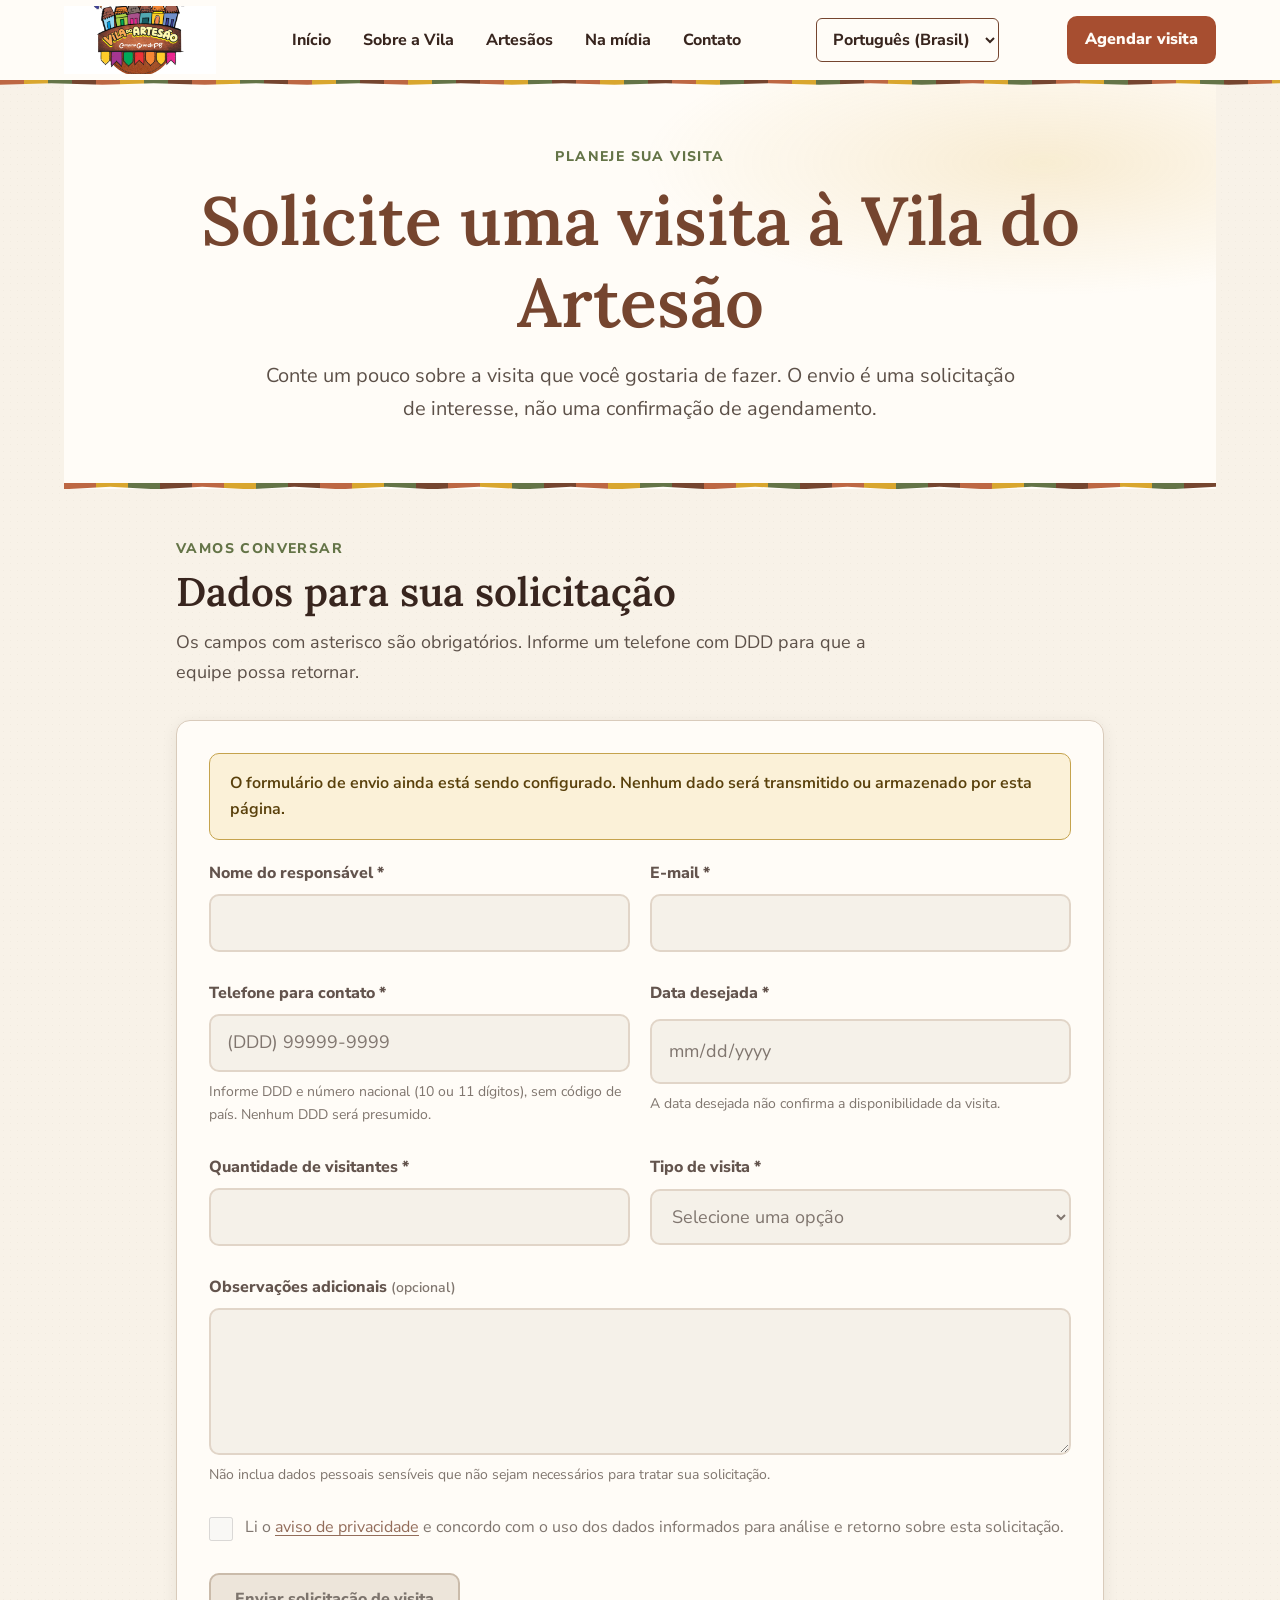
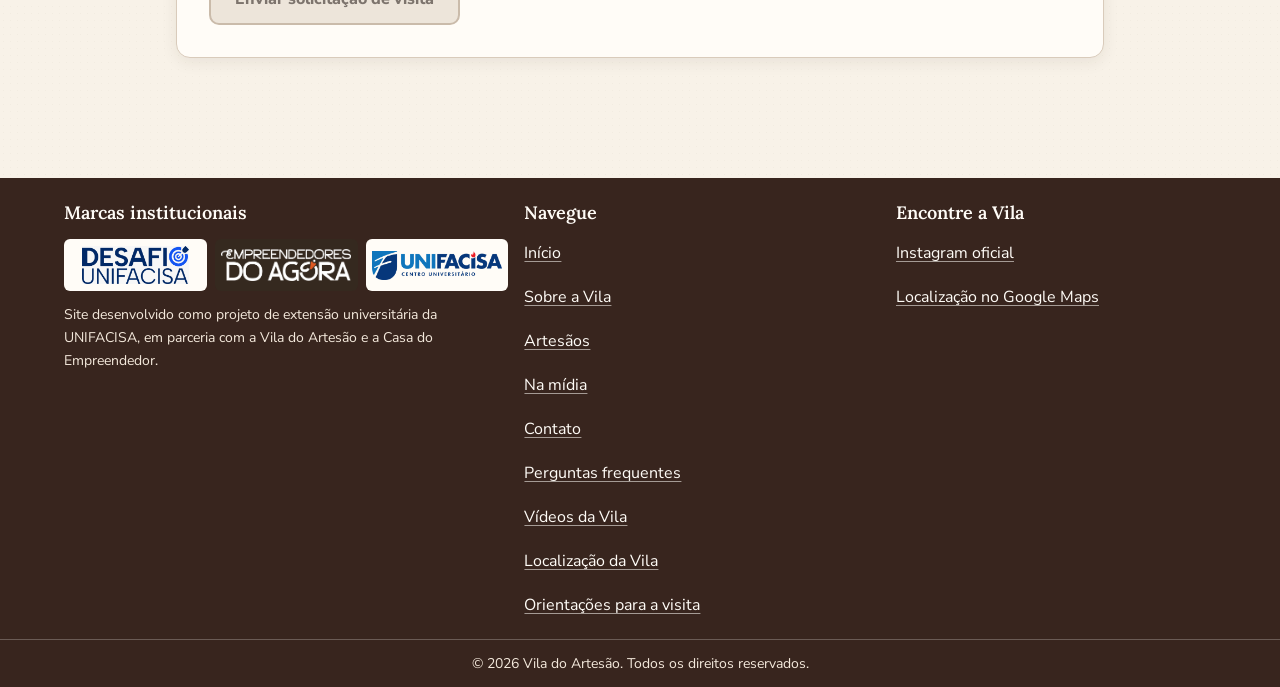
==== commit b4ec71a6: "Restaura e amplia transições do site sem alterar cores ou tipografia - Recria a transição entre pági" ====
--- a/vila_site/pages/agendamento.html
+++ b/vila_site/pages/agendamento.html
@@ -22,6 +22,7 @@
     <link rel="stylesheet" href="../css/components.css">
     <link rel="stylesheet" href="../css/responsive.css">
     <link rel="stylesheet" href="../css/pages/booking.css">
+    <link rel="stylesheet" href="../css/animations.css">
     <link rel="stylesheet" href="../css/accessibility.css">
     <script type="module" src="../js/main.js"></script>
   </head>
--- a/vila_site/css/variables.css
+++ b/vila_site/css/variables.css
@@ -59,6 +59,12 @@
   --shadow-raised: 0 0.5rem 1.5rem rgb(56 37 30 / 12%);
   --shadow-focus: 0 0 0 4px rgb(217 166 46 / 35%);
 
-  --transition-fast: 160ms ease;
-  --transition-normal: 220ms ease;
+  /* Movimento: use sempre estes tokens em transições e animações. */
+  --ease-out: cubic-bezier(0.22, 1, 0.36, 1);
+  --ease-in-out: cubic-bezier(0.65, 0, 0.35, 1);
+  --duration-fast: 160ms;
+  --duration-normal: 240ms;
+  --duration-enter: 560ms;
+  --transition-fast: var(--duration-fast) var(--ease-out);
+  --transition-normal: var(--duration-normal) var(--ease-out);
 }
--- a/vila_site/css/responsive.css
+++ b/vila_site/css/responsive.css
@@ -90,6 +90,78 @@
   }
 }
 
+/* Header compacto para celulares: logo à esquerda, ações à direita,
+   idioma dentro do menu. */
+@media (max-width: 40rem) {
+  .header-inner {
+    flex-wrap: wrap;
+    min-height: 4rem;
+    column-gap: var(--space-2);
+    row-gap: 0;
+    padding-block: var(--space-2);
+  }
+
+  .brand {
+    order: 1;
+    margin-right: auto;
+  }
+
+  .brand-logo-frame {
+    width: 4.5rem;
+    height: 2.75rem;
+  }
+
+  .brand-logo {
+    width: 6.5rem;
+  }
+
+  .header-cta {
+    order: 2;
+    min-height: 2.75rem;
+    margin-left: 0;
+    padding: var(--space-2) var(--space-3);
+    border-radius: var(--radius-pill);
+    font-size: var(--font-size-xs);
+  }
+
+  .menu-toggle {
+    order: 3;
+    width: 2.75rem;
+    min-width: 2.75rem;
+    min-height: 2.75rem;
+    padding: 0;
+    border-color: var(--color-border-strong);
+  }
+
+  .menu-toggle[aria-expanded="true"] {
+    background: var(--color-cotton);
+    border-color: var(--color-leather);
+  }
+
+  .primary-nav {
+    order: 4;
+    margin-top: var(--space-2);
+  }
+
+  .language-switcher {
+    order: 5;
+    display: none;
+    width: calc(100% + 2 * var(--space-page));
+    margin-inline: calc(-1 * var(--space-page));
+    padding: var(--space-3) var(--space-page) var(--space-4);
+    border-top: 1px solid var(--color-border);
+    background: var(--color-warm-white);
+  }
+
+  .primary-nav.is-open ~ .language-switcher {
+    display: flex;
+  }
+
+  .language-switcher select {
+    width: 100%;
+  }
+}
+
 @media (min-width: 40rem) {
   .card-grid,
   .artisan-grid,
@@ -133,14 +205,3 @@
     grid-template-columns: repeat(3, minmax(0, 1fr));
   }
 }
-
-@media (prefers-reduced-motion: reduce) {
-  *,
-  *::before,
-  *::after {
-    scroll-behavior: auto !important;
-    animation-duration: 0.01ms !important;
-    animation-iteration-count: 1 !important;
-    transition-duration: 0.01ms !important;
-  }
-}
--- a/vila_site/css/animations.css
+++ b/vila_site/css/animations.css
@@ -0,0 +1,157 @@
+/* Animações e transições do site.
+   Regras:
+   - animar apenas transform e opacity;
+   - usar os tokens de movimento de variables.css (--ease-out, --duration-*);
+   - nenhuma animação em loop;
+   - movimento reduzido é tratado em accessibility.css.
+   Este arquivo não define cores nem tipografia. */
+
+/* ---------- Transição entre páginas (View Transitions) ---------- */
+/* Navegadores sem suporte simplesmente trocam de página sem efeito. */
+@view-transition {
+  navigation: auto;
+}
+
+/* O header fica fixo durante a troca; só o conteúdo faz o fade. */
+#site-header {
+  view-transition-name: site-header;
+}
+
+::view-transition-old(root) {
+  animation: var(--duration-fast) var(--ease-in-out) both vt-fade-out;
+}
+
+::view-transition-new(root) {
+  animation: var(--duration-normal) var(--ease-out) both vt-fade-in;
+}
+
+::view-transition-group(site-header) {
+  animation: none;
+}
+
+@keyframes vt-fade-out {
+  to {
+    opacity: 0;
+  }
+}
+
+@keyframes vt-fade-in {
+  from {
+    opacity: 0;
+    transform: translateY(0.5rem);
+  }
+}
+
+/* ---------- Entrada ao rolar (js/reveal.js) ---------- */
+/* O estado escondido só existe quando o JS adiciona .js-reveal ao <html>;
+   sem JavaScript todo o conteúdo fica visível. */
+.js-reveal [data-reveal]:not(.is-visible) {
+  opacity: 0;
+  transform: translateY(1.25rem);
+}
+
+/* Enquanto entra, usa a transição de entrada; ao terminar (.is-revealed),
+   o elemento volta às próprias transições e hovers definidos em cada página. */
+.js-reveal [data-reveal]:not(.is-revealed) {
+  transition:
+    opacity var(--duration-enter) var(--ease-out),
+    transform var(--duration-enter) var(--ease-out);
+  transition-delay: var(--reveal-delay, 0ms);
+}
+
+/* ---------- Menu do celular ---------- */
+.menu-toggle__icon path {
+  transform-box: fill-box;
+  transform-origin: center;
+  transition:
+    transform var(--duration-normal) var(--ease-out),
+    opacity var(--duration-fast) var(--ease-out);
+}
+
+.menu-toggle[aria-expanded="true"] .menu-toggle__line--top {
+  transform: translateY(5px) rotate(45deg);
+}
+
+.menu-toggle[aria-expanded="true"] .menu-toggle__line--middle {
+  opacity: 0;
+  transform: scaleX(0.3);
+}
+
+.menu-toggle[aria-expanded="true"] .menu-toggle__line--bottom {
+  transform: translateY(-5px) rotate(-45deg);
+}
+
+@media (max-width: 60rem) {
+  .primary-nav.is-open,
+  .primary-nav.is-open ~ .language-switcher {
+    animation: menu-slide-in var(--duration-normal) var(--ease-out) both;
+  }
+
+  .primary-nav.is-open a {
+    animation: menu-item-in var(--duration-normal) var(--ease-out) both;
+  }
+
+  .primary-nav.is-open a:nth-child(2) { animation-delay: 30ms; }
+  .primary-nav.is-open a:nth-child(3) { animation-delay: 60ms; }
+  .primary-nav.is-open a:nth-child(4) { animation-delay: 90ms; }
+  .primary-nav.is-open a:nth-child(5) { animation-delay: 120ms; }
+  .primary-nav.is-open a:nth-child(6) { animation-delay: 150ms; }
+
+  .primary-nav.is-closing,
+  .primary-nav.is-closing ~ .language-switcher {
+    animation: menu-slide-out var(--duration-fast) var(--ease-in-out) both;
+  }
+}
+
+@keyframes menu-slide-in {
+  from {
+    opacity: 0;
+    transform: translateY(-0.5rem);
+  }
+}
+
+@keyframes menu-slide-out {
+  to {
+    opacity: 0;
+    transform: translateY(-0.5rem);
+  }
+}
+
+@keyframes menu-item-in {
+  from {
+    opacity: 0;
+    transform: translateX(-0.5rem);
+  }
+}
+
+/* ---------- Catálogo de artesãos ---------- */
+.artisan-catalog:not([hidden]) {
+  animation: fade-up var(--duration-enter) var(--ease-out) both;
+}
+
+.artisan-results-status.is-updated {
+  animation: fade-in var(--duration-normal) var(--ease-out) both;
+}
+
+.artisan-results-grid.is-updated > * {
+  animation: fade-up var(--duration-normal) var(--ease-out) both;
+}
+
+.artisan-results-grid.is-updated > :nth-child(2) { animation-delay: 30ms; }
+.artisan-results-grid.is-updated > :nth-child(3) { animation-delay: 60ms; }
+.artisan-results-grid.is-updated > :nth-child(4) { animation-delay: 90ms; }
+.artisan-results-grid.is-updated > :nth-child(5) { animation-delay: 120ms; }
+.artisan-results-grid.is-updated > :nth-child(n + 6) { animation-delay: 150ms; }
+
+@keyframes fade-up {
+  from {
+    opacity: 0;
+    transform: translateY(1rem);
+  }
+}
+
+@keyframes fade-in {
+  from {
+    opacity: 0;
+  }
+}
--- a/vila_site/css/accessibility.css
+++ b/vila_site/css/accessibility.css
@@ -1,10 +1,27 @@
+/* Movimento reduzido: regra única do site.
+   Quando o sistema pede menos movimento, todas as transições e animações
+   ficam instantâneas. Os scripts
+   (reveal.js, carousel.js, faq.js, navigation.js) também consultam
+   prefers-reduced-motion e pulam as animações. */
 @media (prefers-reduced-motion: reduce) {
+  html {
+    scroll-behavior: auto;
+  }
+
   *,
   *::before,
   *::after {
     scroll-behavior: auto !important;
     animation-duration: 0.01ms !important;
+    animation-delay: 0ms !important;
     animation-iteration-count: 1 !important;
     transition-duration: 0.01ms !important;
+    transition-delay: 0ms !important;
+  }
+
+  ::view-transition-group(*),
+  ::view-transition-old(*),
+  ::view-transition-new(*) {
+    animation: none !important;
   }
 }
